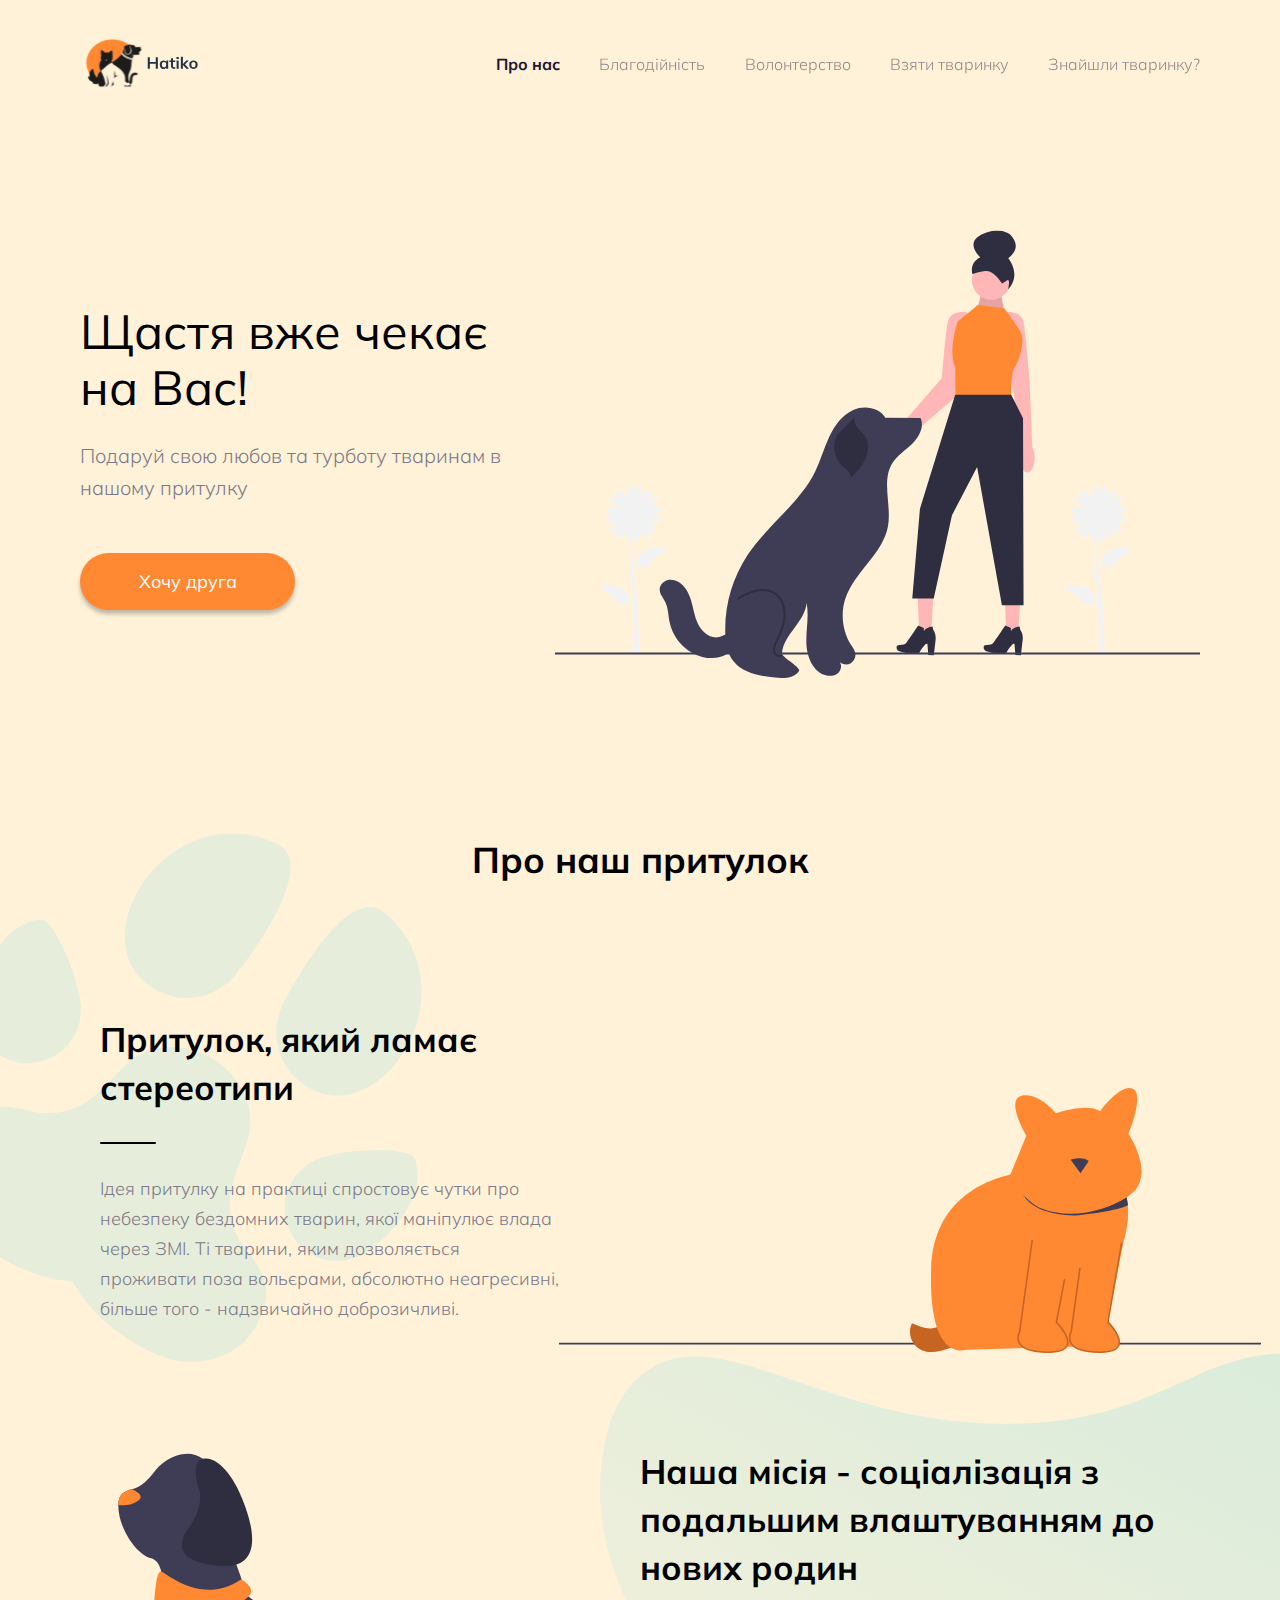
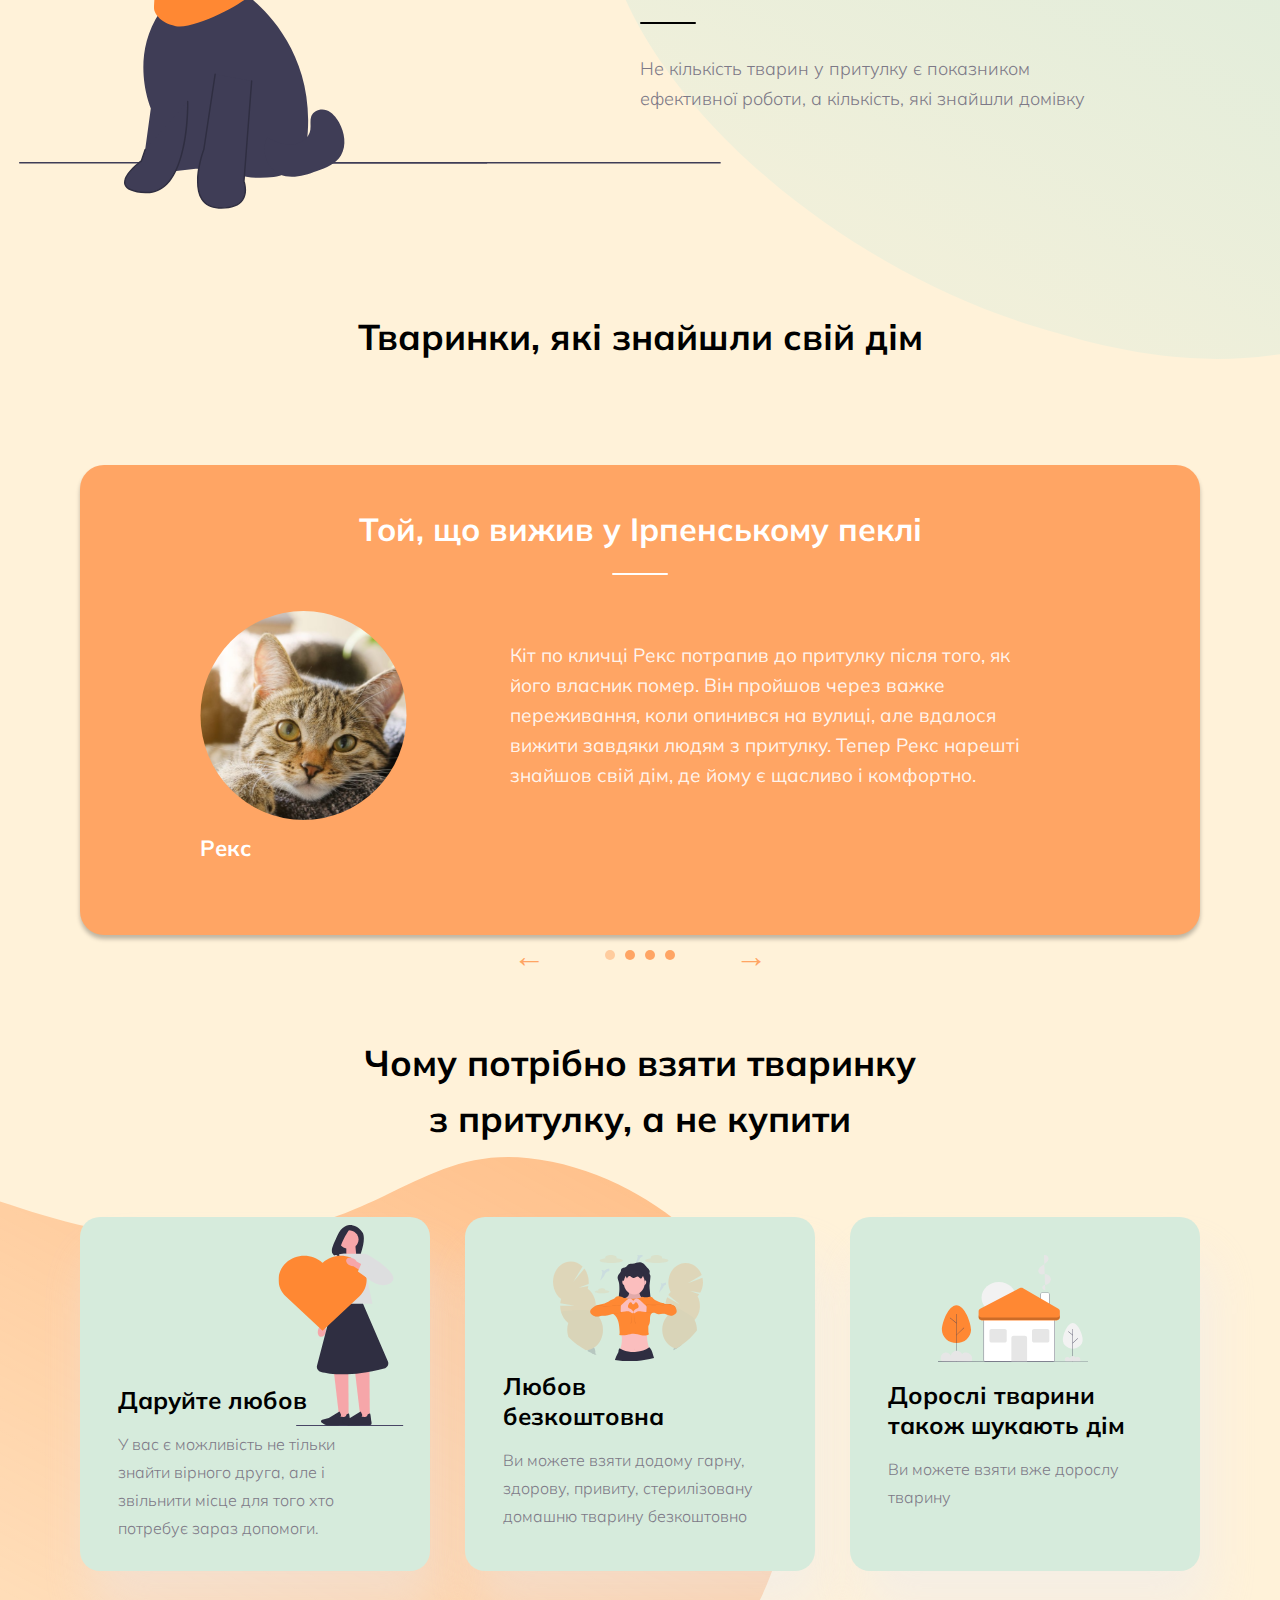
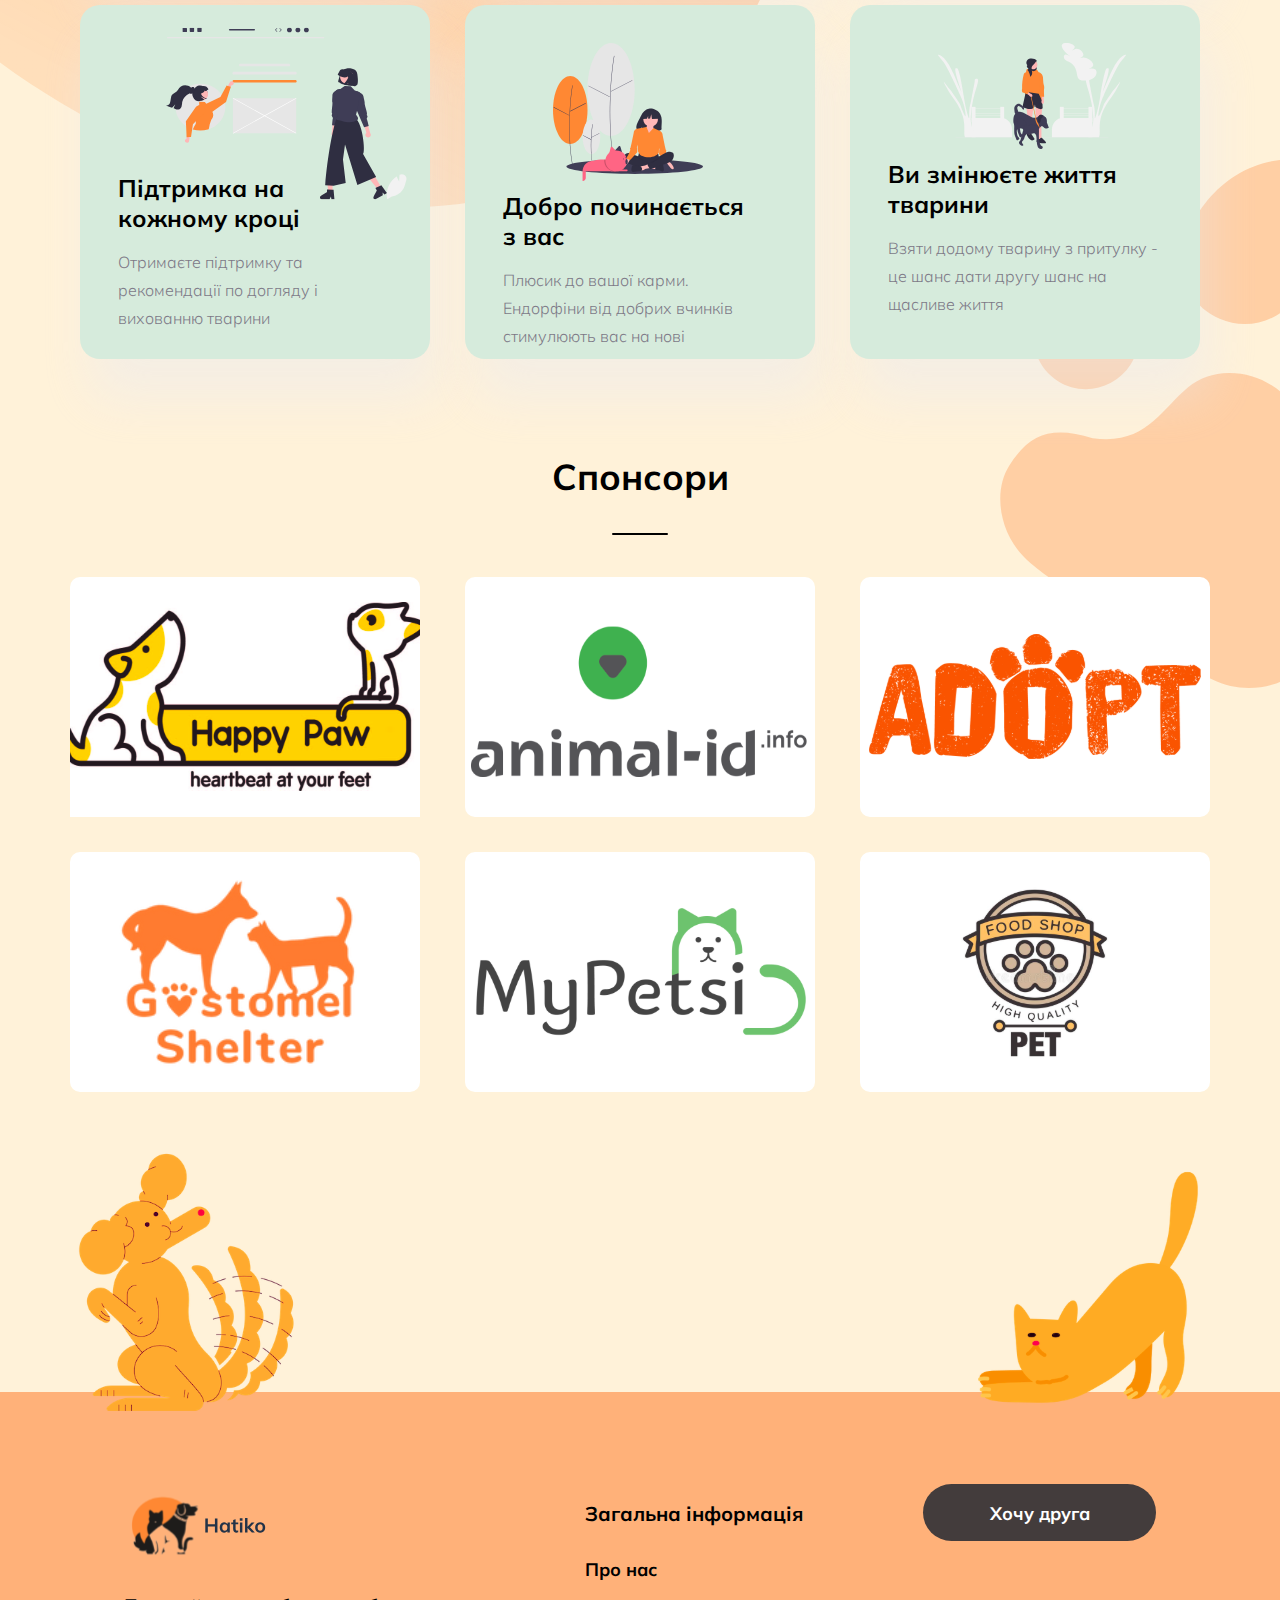
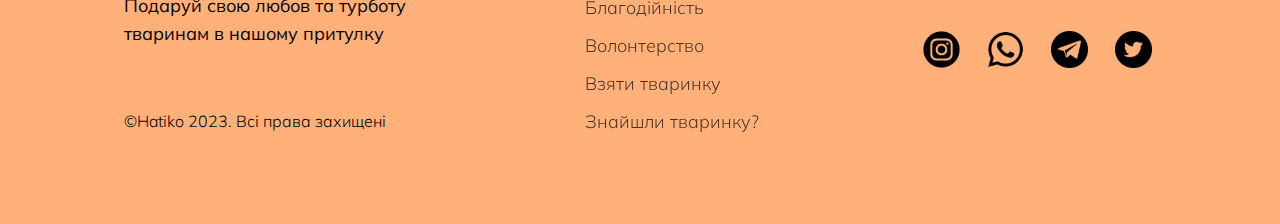
==== index.html @ c4afd253 "Merge branch 'Solomiya'" ====
<!DOCTYPE html>
<html lang="en">
<head>
    <meta charset="UTF-8">
    <meta http-equiv="X-UA-Compatible" content="IE=edge">
    <meta name="viewport" content="width=device-width, initial-scale=1.0">
    <link href="https://fonts.googleapis.com/css2?family=Mulish:wght@400&display=swap" rel="stylesheet">
    <link rel="stylesheet" href="styles/libs/style.css">
    <link rel="shortcut icon" href="images/favicon.ico" type="image/x-icon">
    <title>Hatiko</title>
</head>
<body>
    <header>
        <div class="container">
            <div class="header-content">
                <a class="logo" href="index.html">
                    <img src="images/logo.svg" alt="logo">
                </a>
                <nav class="nav">
                    <a href="index.html" class="nav__item active">Про нас</a>
                    <a href="#" class="nav__item">Благодійність</a>
                    <a href="#" class="nav__item">Волонтерство</a>
                    <a href="#" class="nav__item">Взяти тваринку</a>
                    <a href="#" class="nav__item">Знайшли тваринку?</a>
                </nav>
            </div>   
        </div>
    </header>
    <section class="main-content">
        <div class="container">
            <div class="content-left">
                <h1>Щастя вже чекає на Вас!</h1>
                <p>Подаруй свою любов та турботу тваринам в нашому притулку</p>
                <button class="main_btn">Хочу друга</button>
            </div>
            <div class="content-right">
                <img src="images/img_1.svg" alt="Зображення">
            </div>
        </div>
    </section>

    <section class="shelter">
        <div class="vector_img">
            <img src="images/Vector_green_paw.svg" alt="paw" class="vector_green_paw">
        </div>
        <div class="container_shelter">
            <h2 class="shelter__title">Про наш притулок</h2>
            <div class="shelter__content">
                <div class="shelter__left">
                    <h3>Притулок, який ламає стереотипи</h3>
                    <div class="shelter__line"></div>
                    <p>Ідея притулку на практиці спростовує чутки про небезпеку бездомних тварин, якої маніпулює влада через ЗМІ. Ті тварини, яким дозволяється проживати поза вольєрами, абсолютно неагресивні, більше того - надзвичайно доброзичливі.</p>
                </div>
                <div class="shelter__right">
                    <img src="images/cat.svg" alt="Зображення"> 
                </div>
            </div>
            <div class="mission__content">
                <div class="mission__left">
                    <img src="images/dog.svg" alt="Зображення"> 
                </div>
                <div class="mission__right">
                    <h3>Наша місія - соціалізація з подальшим влаштуванням до нових родин</h3>
                    <div class="mission__line"></div>
                    <p>Не кількість тварин у притулку є показником ефективної роботи, а кількість, які знайшли домівку</p>
                </div>
            </div>
        </div>
        <div class="vector_img">
            <img src="images/Vector_green.svg" alt="green" class="vector_green">
        </div>    
    </section>
    <section class="slider_wrapper">
        <div class="slider_title">
            Тваринки, які знайшли свій дім
        </div>
        <div class="slider">
            <div class="slide active">
                <h2>Той, що вижив у Ірпенському пеклі</h2>
                <div class="line"></div>
                <div class="info">
                    <div class="cat">
                        <img src="images/slider_cat.svg" alt="Рекс">
                        <p>Рекс</p>
                    </div>
                    <div class="description">
                        <p>Кіт по кличці Рекс потрапив до притулку після того, як його власник помер. Він пройшов через важке переживання, коли опинився на вулиці, але вдалося вижити завдяки людям з притулку. Тепер Рекс нарешті знайшов свій дім, де йому є щасливо і комфортно.</p>
                    </div>
                </div>
            </div>
            <div class="slide">
                <h2>Собака, яка стала героєм</h2>
                <div class="line"></div>
                <div class="info">
                    <div class="cat">
                        <img src="images/slider_dog.svg" alt="Макс">
                        <p>Макс</p>
                    </div>
                    <div class="description">
                        <p>Собака Макс став героєм, коли врятував своєю власницю від нападу. Після того, як власниця не могла доглядати за ним, Макс потрапив до притулку. Зараз Макс знайшов нову люблячу родину, де він продовжує бути захисником.</p>
                    </div>
                </div>
            </div>
            
            <div class="slide">
                <h2>Кіт, який подорожував світом</h2>
                <div class="line"></div>
                <div class="info">
                    <div class="cat">
                        <img src="images/slider_cat2.svg" alt="Капітан">
                        <p>Капітан</p>
                    </div>
                    <div class="description">
                        <p>Капітан - кіт, який був знайдений в морському порту. Він пройшов тисячі миль на кораблі, але коли корабель причалив до порту, Капітан вирішив знайти собі новий дім на суші. Зараз він живе в притулку, де шукає нову родину.</p>
                    </div>
                </div>
            </div>
            
            <div class="slide">
                <h2>Собака, яка навчилася довіряти людям</h2>
                <div class="line"></div>
                <div class="info">
                    <div class="cat">
                        <img src="images/slider_dog2.svg" alt="Белла">
                        <p>Белла</p>
                    </div>
                    <div class="description">
                        <p>Белла - собака, яка була знайдена на вулицях, де вона жила декілька років. Вона була дуже страхливою та недовірливою до людей, але завдяки працівникам притулку, Белла почала довіряти людям. Зараз вона чекає на люблячу родину, яка зможе подарувати їй безпечний та комфортний дім.</p>
                    </div>
                </div>
            </div>
            
        </div>
        <div class="controls">
            <button class="prev">←</button>
            <div class="indicators">
            </div>
            <button class="next">→</button>
        </div>    
    </section>

    <section class="reasons">
        <div class="reasons_title">
            Чому потрібно взяти тваринку<br> з притулку, а не купити
        </div>
        <div class="vector_img">
            <img src="images/Vector_orange.svg" alt="paw" class="vector_orange">
        </div>
        <div class="container">
            <div class="card-container">
                <div class="card card_right card_right1">
                  <h2>Даруйте любов</h2>
                  <p>У вас є можливість не тільки знайти вірного друга, але і звільнити місце для того хто потребує зараз допомоги.</p>
                  <img src="images/card1.svg" alt="Card Image">
                </div>
              
                <div class="card top-image">
                  <img src="images/card2.svg" alt="Card Image">
                  <h2>Любов безкоштовна</h2>
                  <p>Ви можете взяти додому гарну, здорову, привиту, стерилізовану домашню тварину безкоштовно</p>
                </div>
              
                <div class="card top-image">
                  <img src="images/card3.svg" alt="Card Image">
                  <h2>Дорослі тварини
                    також шукають дім</h2>
                  <p>Ви можете взяти вже дорослу тварину</p>
                </div>
              
                <div class="card card_right card_big">
                  <img src="images/card4.svg" alt="Card Image">
                  <h2>Підтримка на 
                    кожному кроці</h2>
                  <p>Отримаєте підтримку та рекомендації по догляду і вихованню тварини</p>
                </div>
              
                <div class="card top-image">
                  <img src="images/card5.svg" alt="Card Image">
                  <h2>Добро починається
                    з вас</h2>
                  <p>Плюсик до вашої карми. Ендорфіни від добрих вчинків стимулюють вас на нові</p>
                </div>
              
                <div class="card top-image card_big1">
                  <img src="images/card6.svg" alt="Card Image">
                  <h2>Ви змінюєте життя
                    тварини</h2>
                  <p>Взяти додому тварину з притулку - це шанс дати другу шанс на щасливе життя</p>
                </div>
              </div> 
        </div> 
        <div class="vector_img">
            <img src="images/Vector_orange_paw.svg" alt="paw" class="vector_orange_paw">
        </div>        
    </section>

    <section class="sponsors">
        <h2>Спонсори</h2>
        <hr>
        <div class="container">
          <div class="sponsor-cards">
            <div class="sponsor-card"><img src="images/Component_1.svg" alt="Sponsor 1"></div>
            <div class="sponsor-card"><img src="images/Component 2.svg" alt="Sponsor 2"></div>
            <div class="sponsor-card"><img src="images/Component 3.svg" alt="Sponsor 3"></div>
            <div class="sponsor-card"><img src="images/Component 4.svg" alt="Sponsor 4"></div>
            <div class="sponsor-card"><img src="images/Component 5.svg" alt="Sponsor 5"></div>
            <div class="sponsor-card"><img src="images/Component 6.svg" alt="Sponsor 6"></div>
          </div>
        </div>
    </section> 
      
    <div class="footer-img">
        <img class="overlap-img" src="images/cat_dog.svg" alt="Overlap Image">
    </div>

    <footer>
    <div class="container">
        <div class="footer-content">
        <div class="footer-col1">
            <a href="index.html"><img src="images/logo.svg" alt="Logo"></a>
            <p>Подаруй свою любов та турботу тваринам в нашому притулку</p>
            <small>©Hatiko 2023. Всі права захищені</small>
        </div>
        <div class="footer-col2">
            <h3>Загальна інформація</h3>
            <div class="footer-links">
                <ul>
                    <li><a href="index.html" class="footer__item active">Про нас</a></li>
                    <li><a href="#" class="footer__item">Благодійність</a></li>
                    <li><a href="#" class="footer__item">Волонтерство</a></li>
                    <li><a href="#" class="footer__item">Взяти тваринку</a></li>
                    <li><a href="#" class="footer__item">Знайшли тваринку?</a></li>
                </ul>
            </div>
        </div>
        
        <div class="footer-col3">
            <button>Хочу друга</button>
            <div class="social-media">
            <a href="#"><img src="images/social1.svg" alt="Social Media"></a>
            <a href="#"><img src="images/social2.svg" alt="Social Media"></a>
            <a href="#"><img src="images/social3.svg" alt="Social Media"></a>
            <a href="#"><img src="images/social4.svg" alt="Social Media"></a>
            </div>
        </div>
        </div>
    </div>
    </footer>      

    <script src="scripts/header.js"></script>
    <script src="scripts/slider.js"></script>
    <script src="scripts/footer.js"></script>
</body>
</html>
---- styles/libs/style.css ----
@import url('./_media.css');
@import url('../blocks/_header.css');
@import url('../blocks/_main-page.css');
@import url('../blocks/_slider.css');
@import url('../blocks/_reasons.css');
@import url('../blocks/_sponsors.css');
@import url('../blocks/_footer.css');

*{
    font-family: 'Mulish', sans-serif;
    margin: 0;
    padding: 0;
    box-sizing: border-box;
}

.container{
    position: relative;
    max-width: 1120px;
    margin: 0 auto;
}
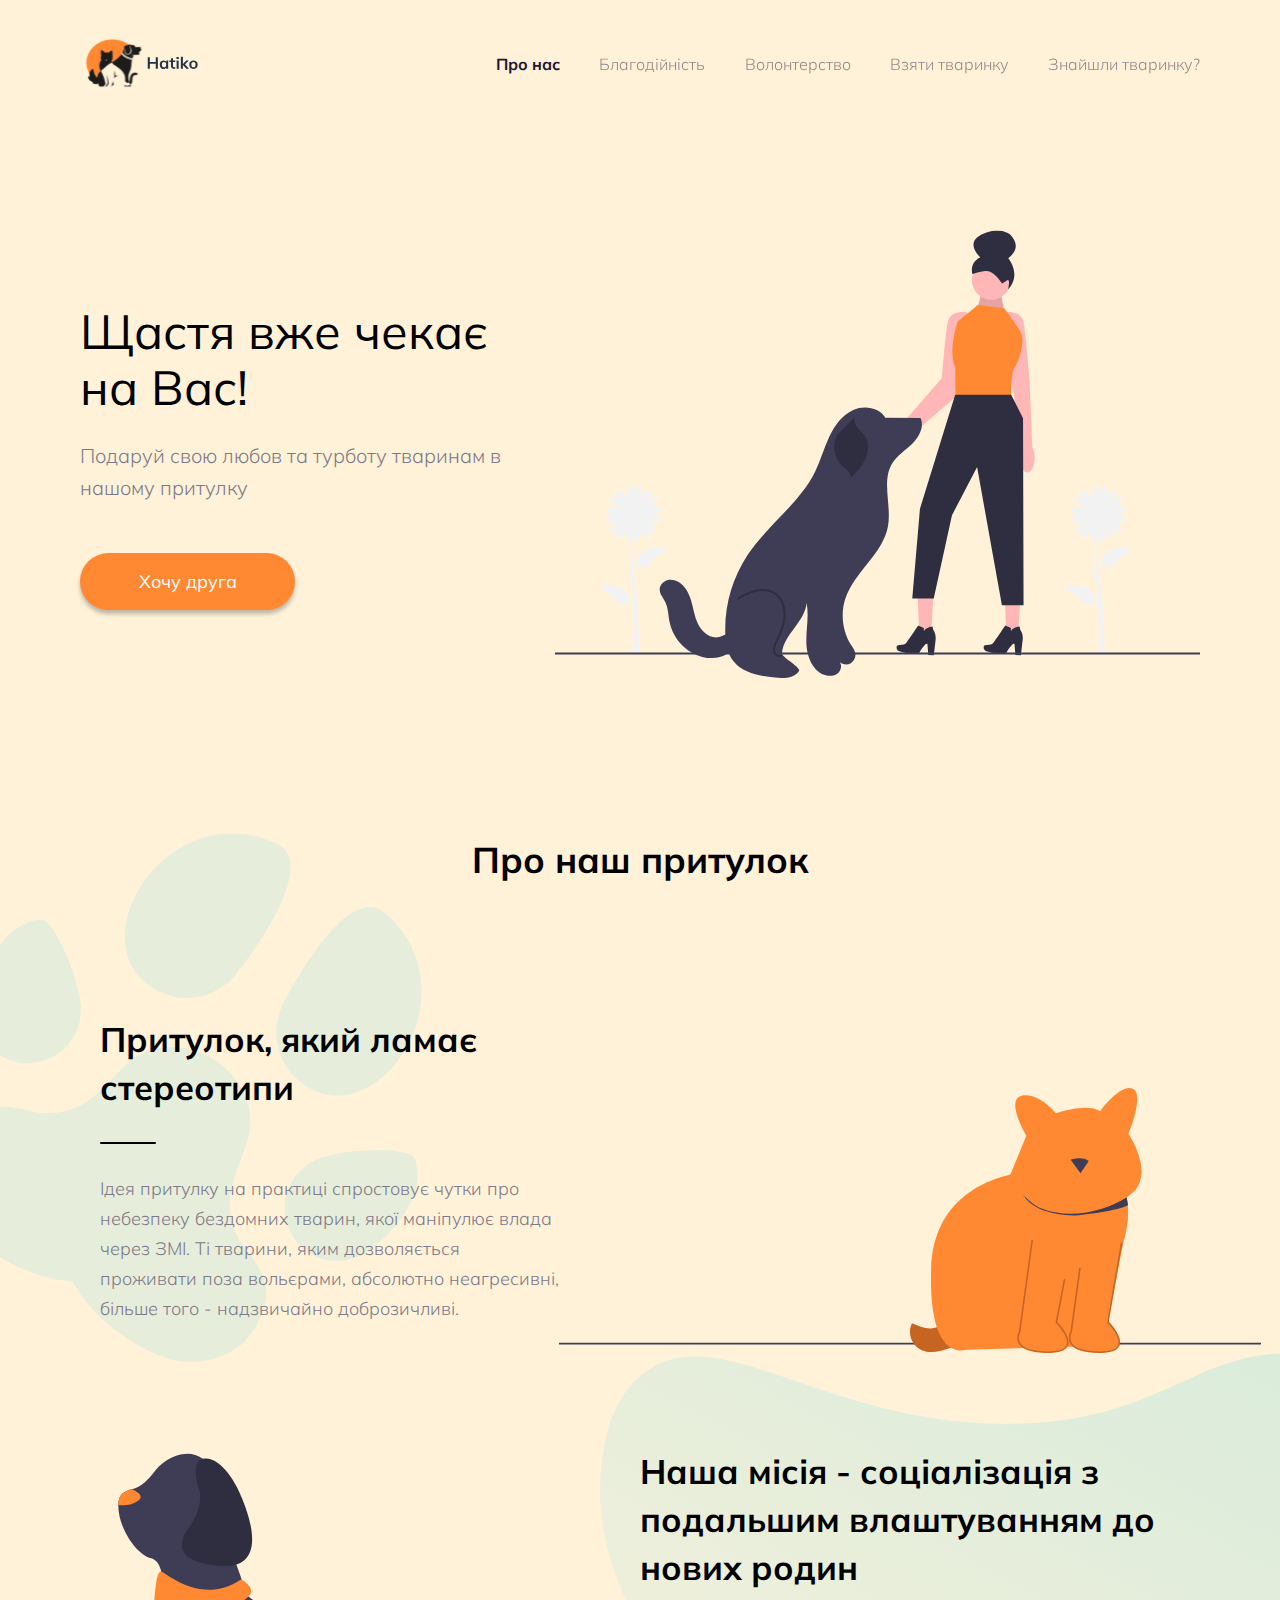
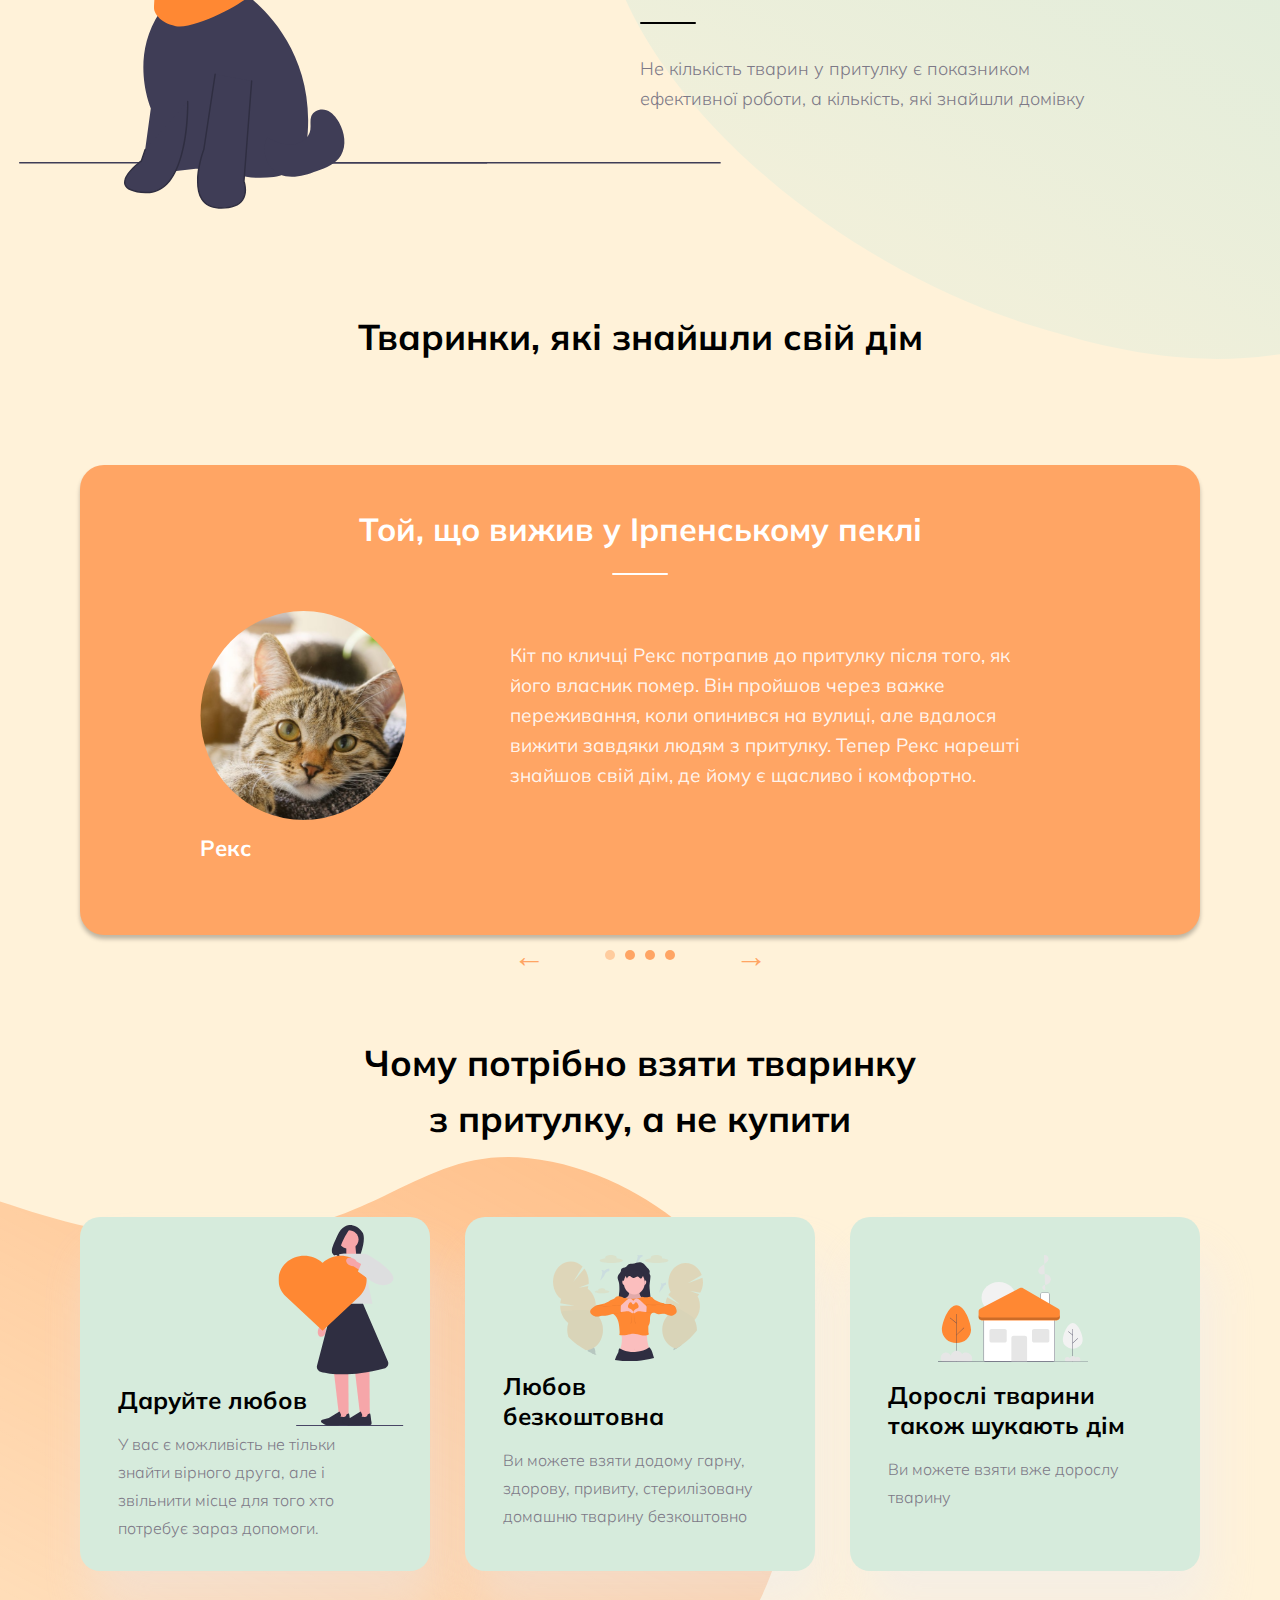
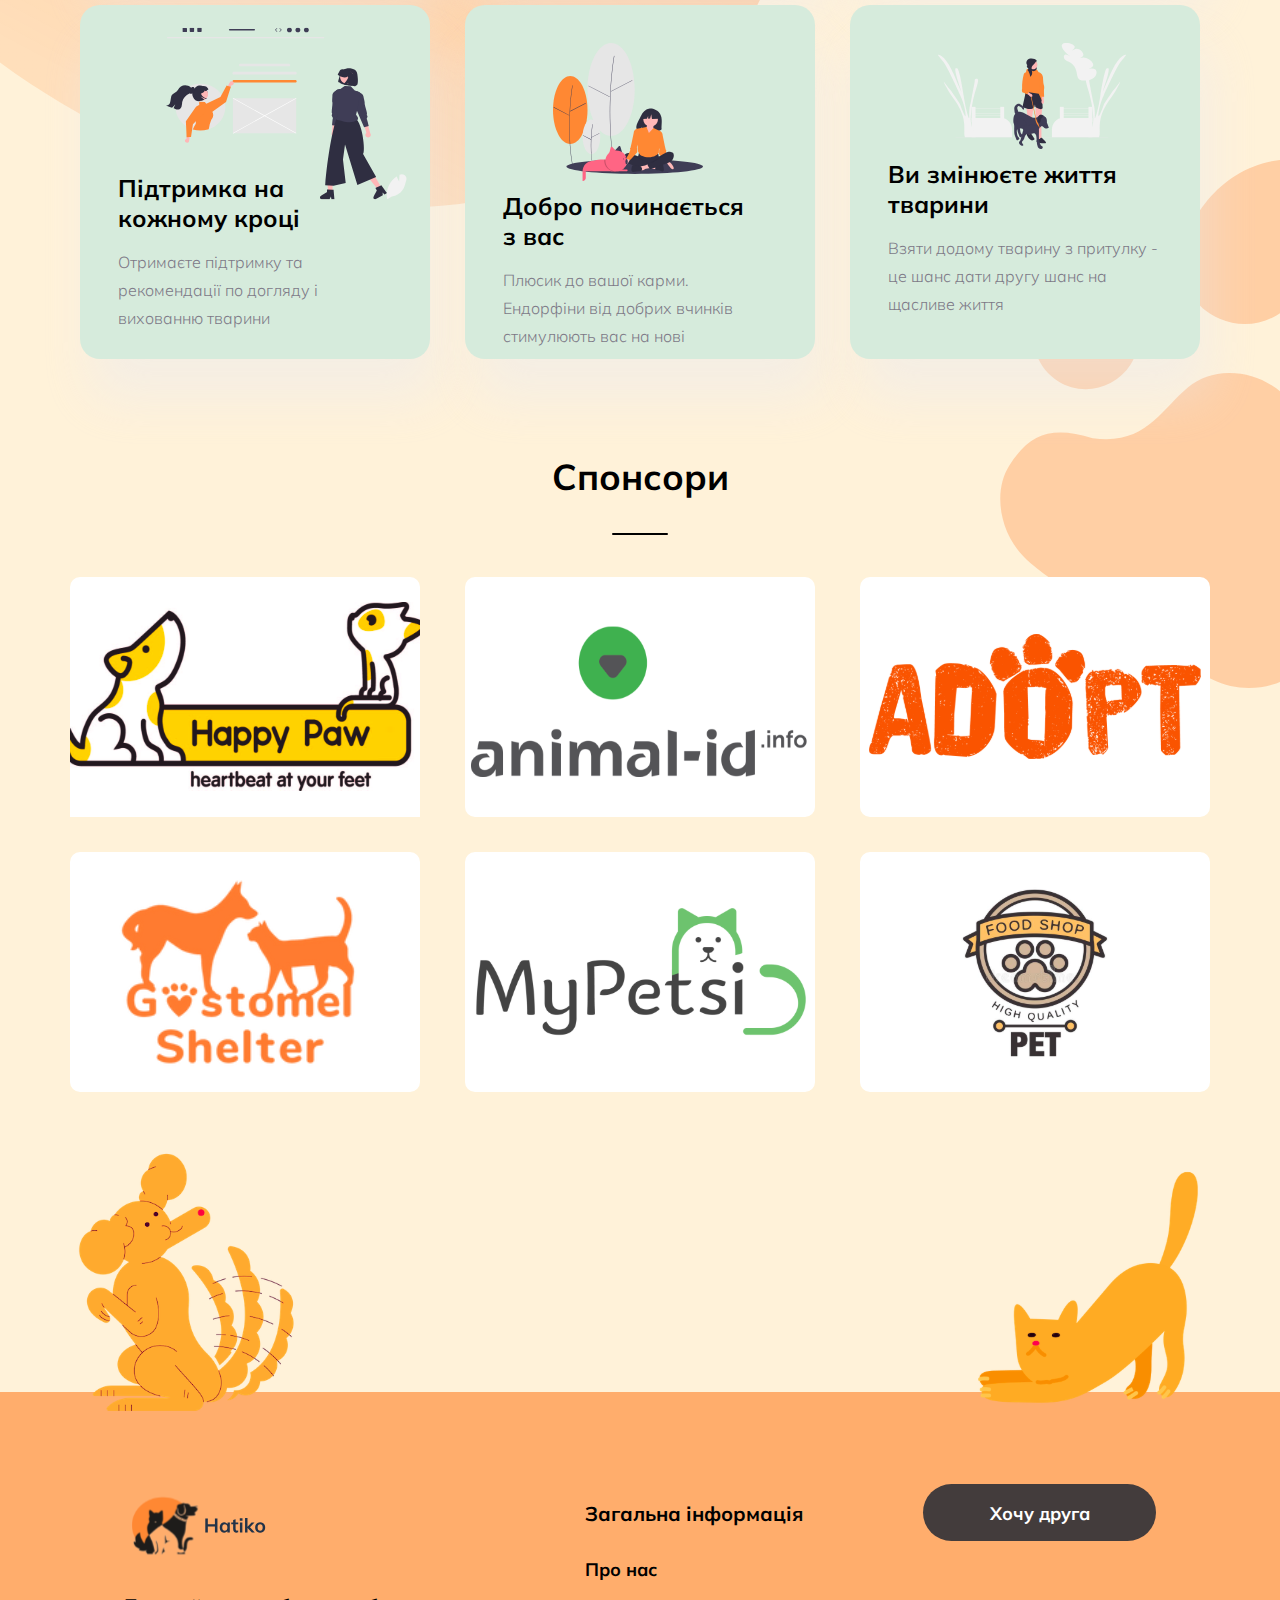
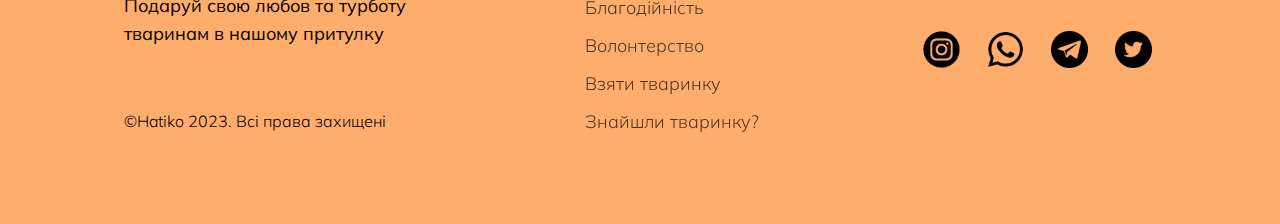
==== commit 183c8178: "Link main an volounteering pages" ====
--- a/index.html
+++ b/index.html
@@ -18,8 +18,8 @@
                 </a>
                 <nav class="nav">
                     <a href="index.html" class="nav__item active">Про нас</a>
-                    <a href="#" class="nav__item">Благодійність</a>
-                    <a href="#" class="nav__item">Волонтерство</a>
+                    <a href="" class="nav__item">Благодійність</a>
+                    <a href="volunteering.html" class="nav__item">Волонтерство</a>
                     <a href="#" class="nav__item">Взяти тваринку</a>
                     <a href="#" class="nav__item">Знайшли тваринку?</a>
                 </nav>
@@ -227,7 +227,7 @@
                 <ul>
                     <li><a href="index.html" class="footer__item active">Про нас</a></li>
                     <li><a href="#" class="footer__item">Благодійність</a></li>
-                    <li><a href="#" class="footer__item">Волонтерство</a></li>
+                    <li><a href="volunteering.html" class="footer__item">Волонтерство</a></li>
                     <li><a href="#" class="footer__item">Взяти тваринку</a></li>
                     <li><a href="#" class="footer__item">Знайшли тваринку?</a></li>
                 </ul>
@@ -247,8 +247,6 @@
     </div>
     </footer>      
 
-    <script src="scripts/header.js"></script>
     <script src="scripts/slider.js"></script>
-    <script src="scripts/footer.js"></script>
 </body>
 </html>--- a/styles/libs/style.css
+++ b/styles/libs/style.css
@@ -2,6 +2,8 @@
 @import url('../blocks/_header.css');
 @import url('../blocks/_main-page.css');
 @import url('../blocks/_slider.css');
+@import url('../blocks/_volunteering-page.css');
+@import url('../blocks/_form.css');
 @import url('../blocks/_reasons.css');
 @import url('../blocks/_sponsors.css');
 @import url('../blocks/_footer.css');
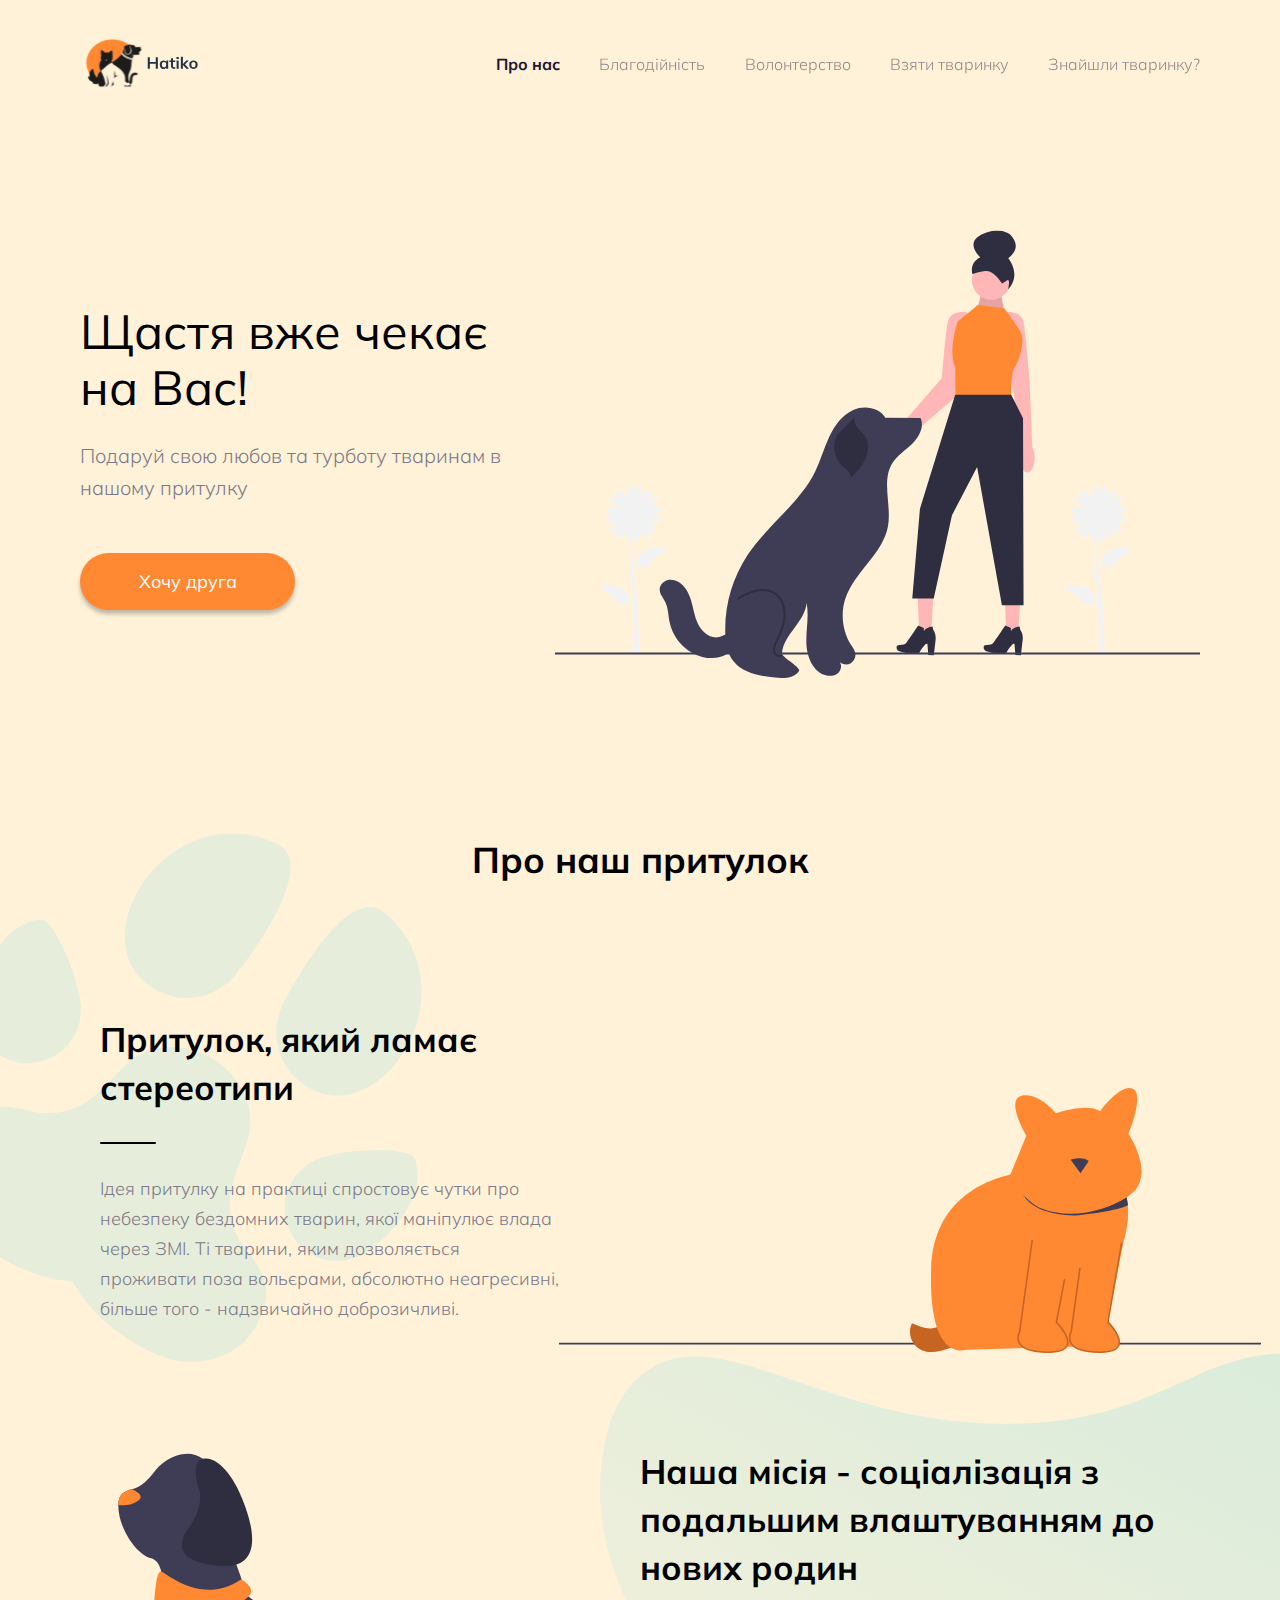
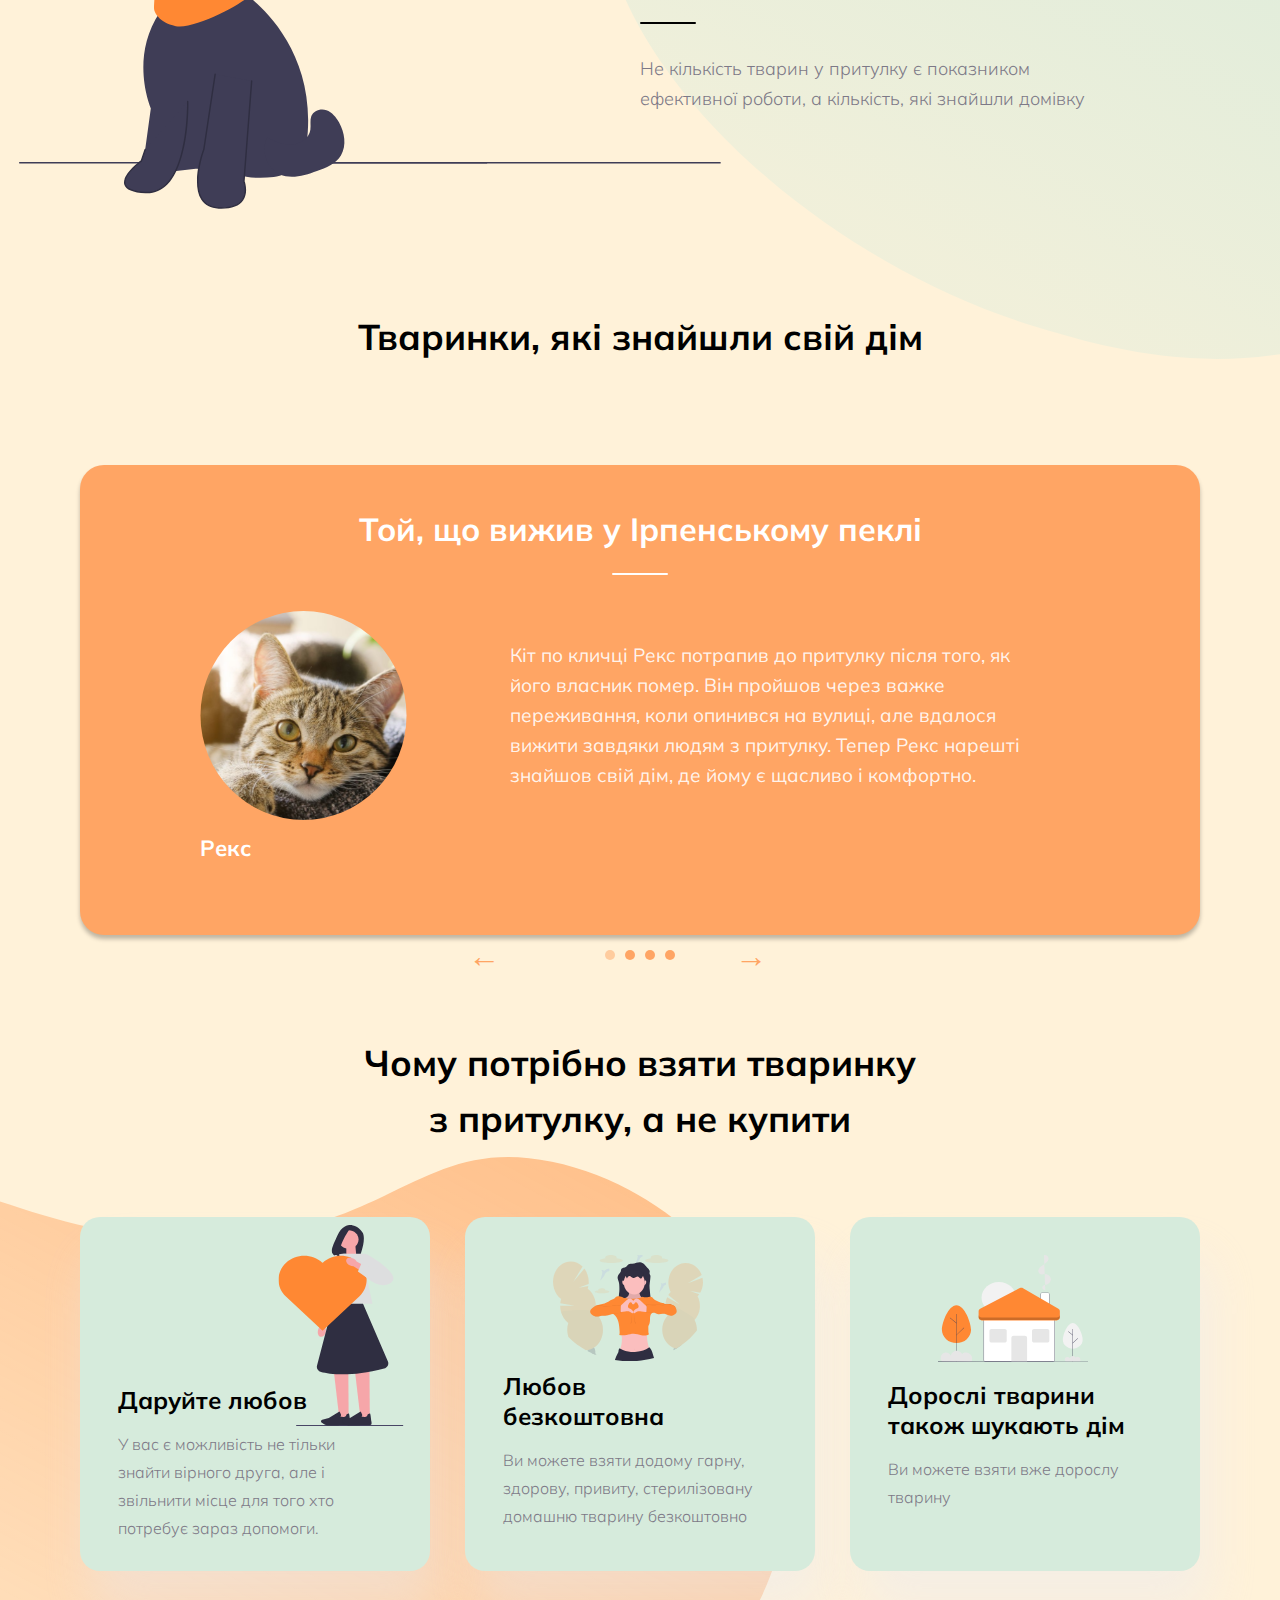
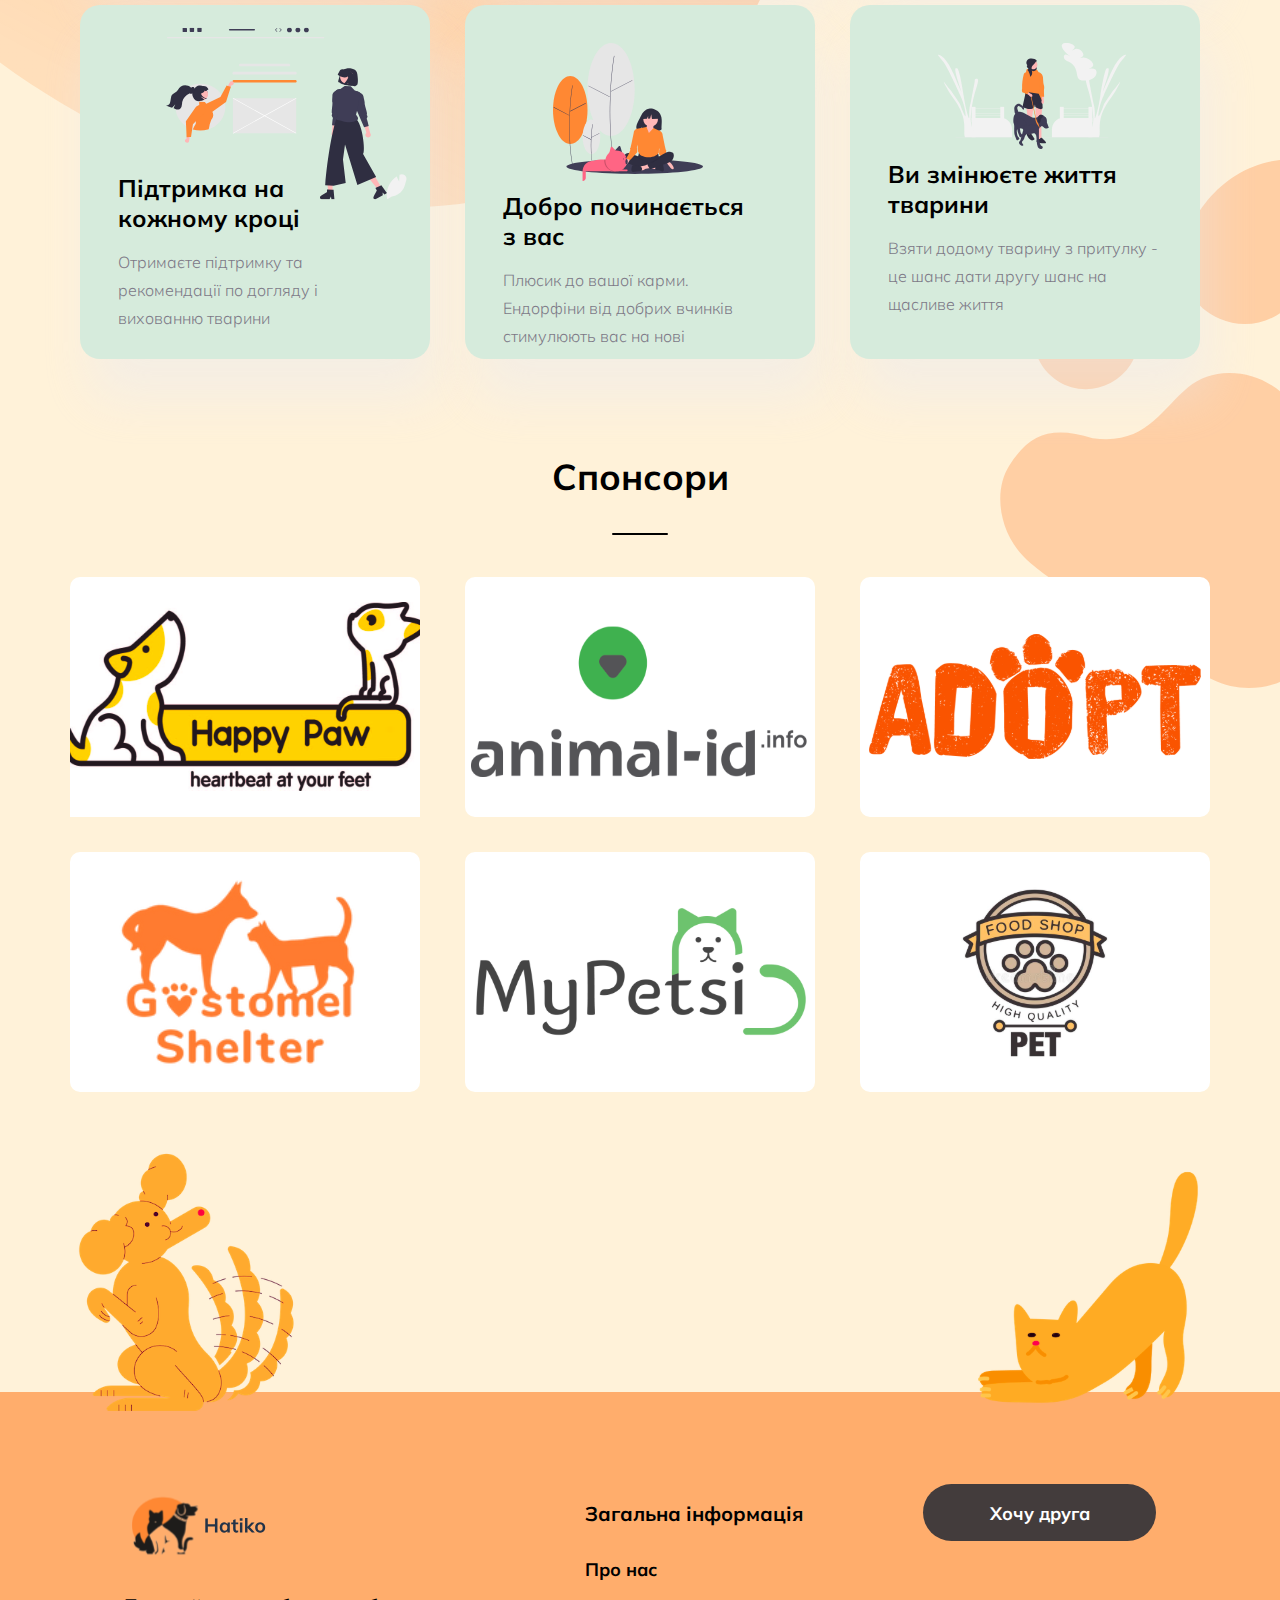
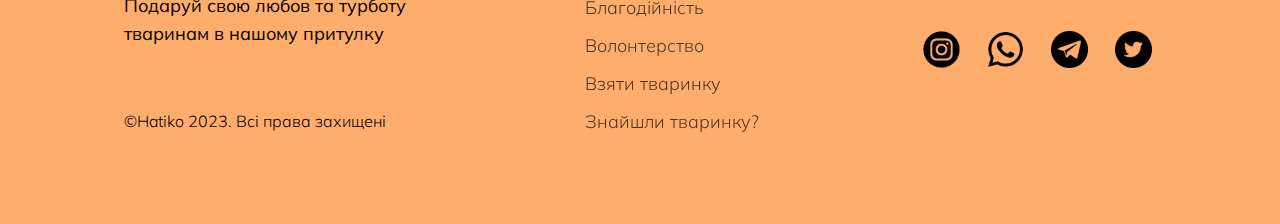
==== commit 18e11163: "rebase onto main" ====
--- a/index.html
+++ b/index.html
@@ -18,9 +18,9 @@
                 </a>
                 <nav class="nav">
                     <a href="index.html" class="nav__item active">Про нас</a>
-                    <a href="" class="nav__item">Благодійність</a>
+                    <a href="charity.html" class="nav__item">Благодійність</a>
                     <a href="volunteering.html" class="nav__item">Волонтерство</a>
-                    <a href="#" class="nav__item">Взяти тваринку</a>
+                    <a href="take-animal.html" class="nav__item">Взяти тваринку</a>
                     <a href="#" class="nav__item">Знайшли тваринку?</a>
                 </nav>
             </div>   
@@ -226,7 +226,7 @@
             <div class="footer-links">
                 <ul>
                     <li><a href="index.html" class="footer__item active">Про нас</a></li>
-                    <li><a href="#" class="footer__item">Благодійність</a></li>
+                    <li><a href="charity.html" class="footer__item">Благодійність</a></li>
                     <li><a href="volunteering.html" class="footer__item">Волонтерство</a></li>
                     <li><a href="#" class="footer__item">Взяти тваринку</a></li>
                     <li><a href="#" class="footer__item">Знайшли тваринку?</a></li>
--- a/styles/libs/style.css
+++ b/styles/libs/style.css
@@ -1,12 +1,15 @@
-@import url('./_media.css');
-@import url('../blocks/_header.css');
-@import url('../blocks/_main-page.css');
-@import url('../blocks/_slider.css');
-@import url('../blocks/_volunteering-page.css');
-@import url('../blocks/_form.css');
-@import url('../blocks/_reasons.css');
-@import url('../blocks/_sponsors.css');
-@import url('../blocks/_footer.css');
+@import url('media.css');
+@import url('../blocks/header.css');
+@import url('../blocks/main-page.css');
+@import url('../blocks/slider.css');
+@import url('../blocks/volunteering-page.css');
+@import url('../blocks/form.css');
+@import url('../blocks/thanks-block.css');
+@import url('../blocks/reasons.css');
+@import url('../blocks/sponsors.css');
+@import url('../blocks/footer.css');
+@import url('../blocks/take-animal-page.css');
+@import url('../blocks/charity-page.css');
 
 *{
     font-family: 'Mulish', sans-serif;
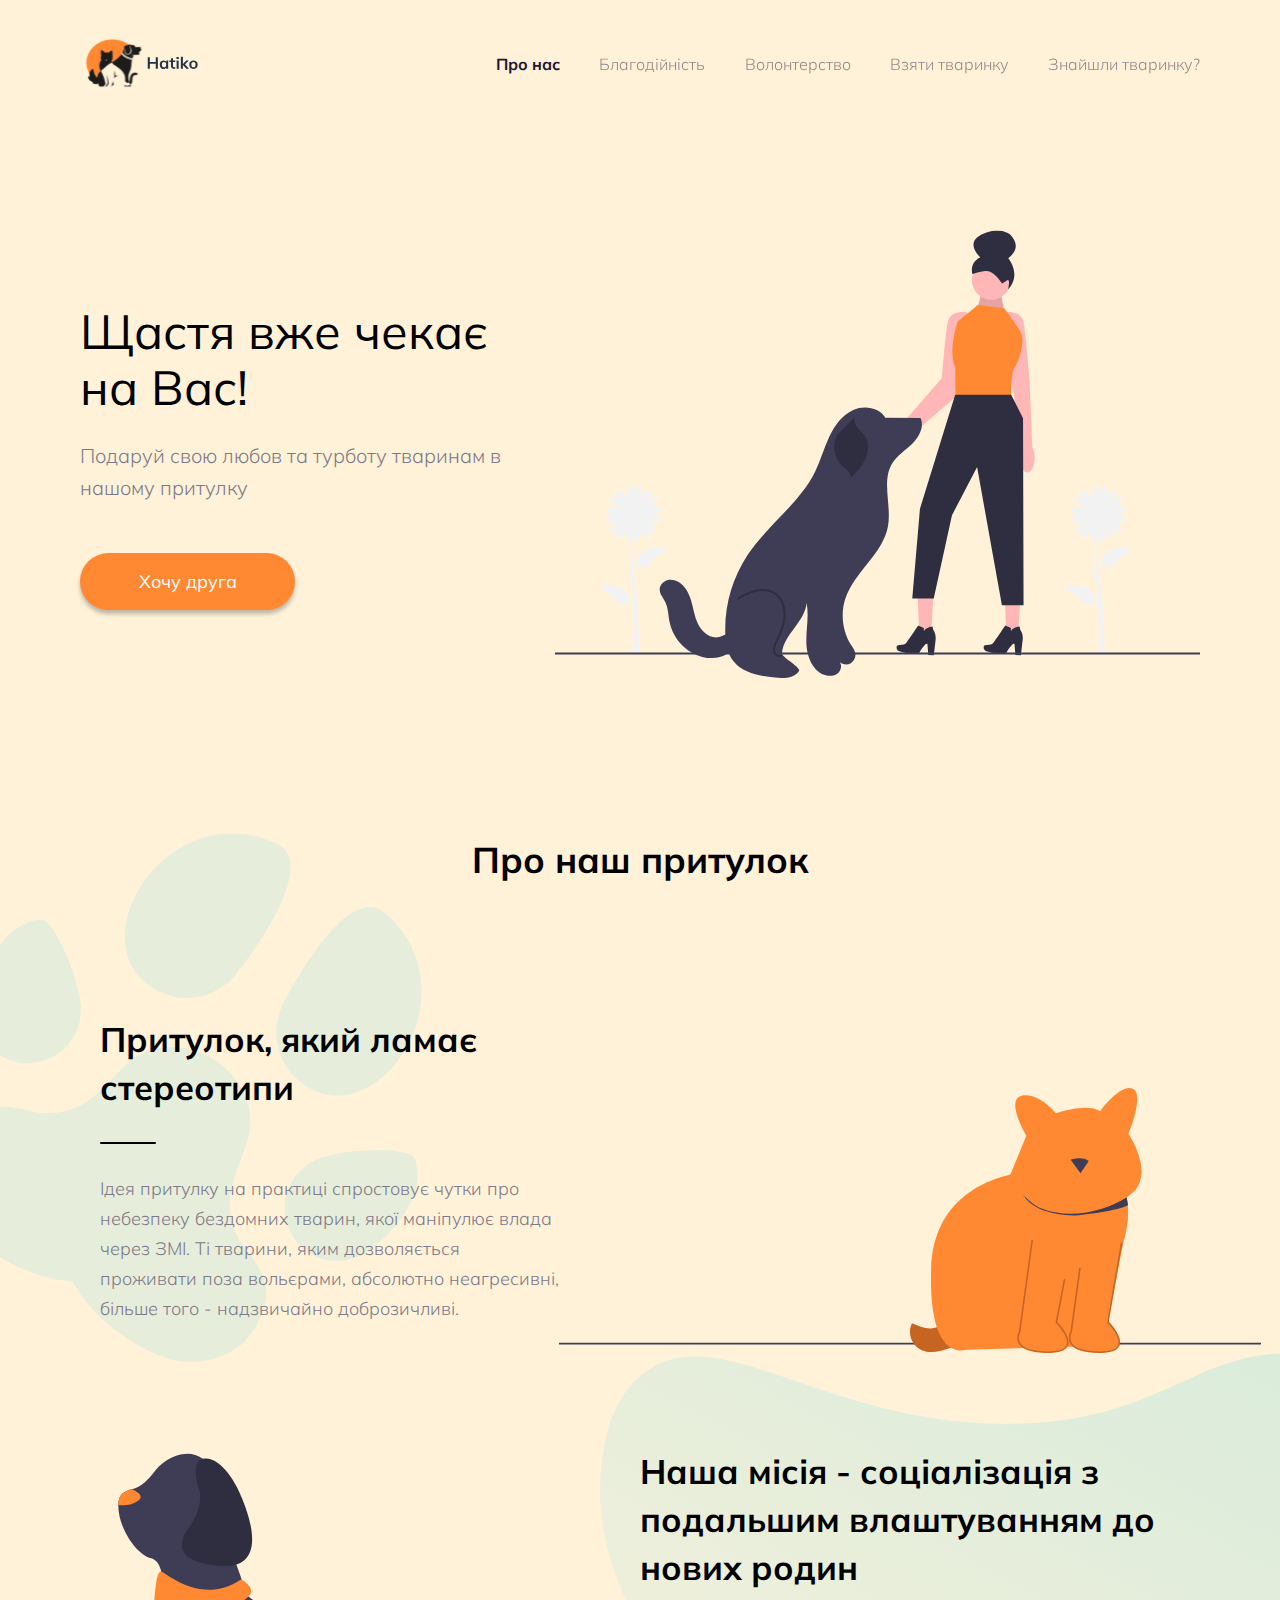
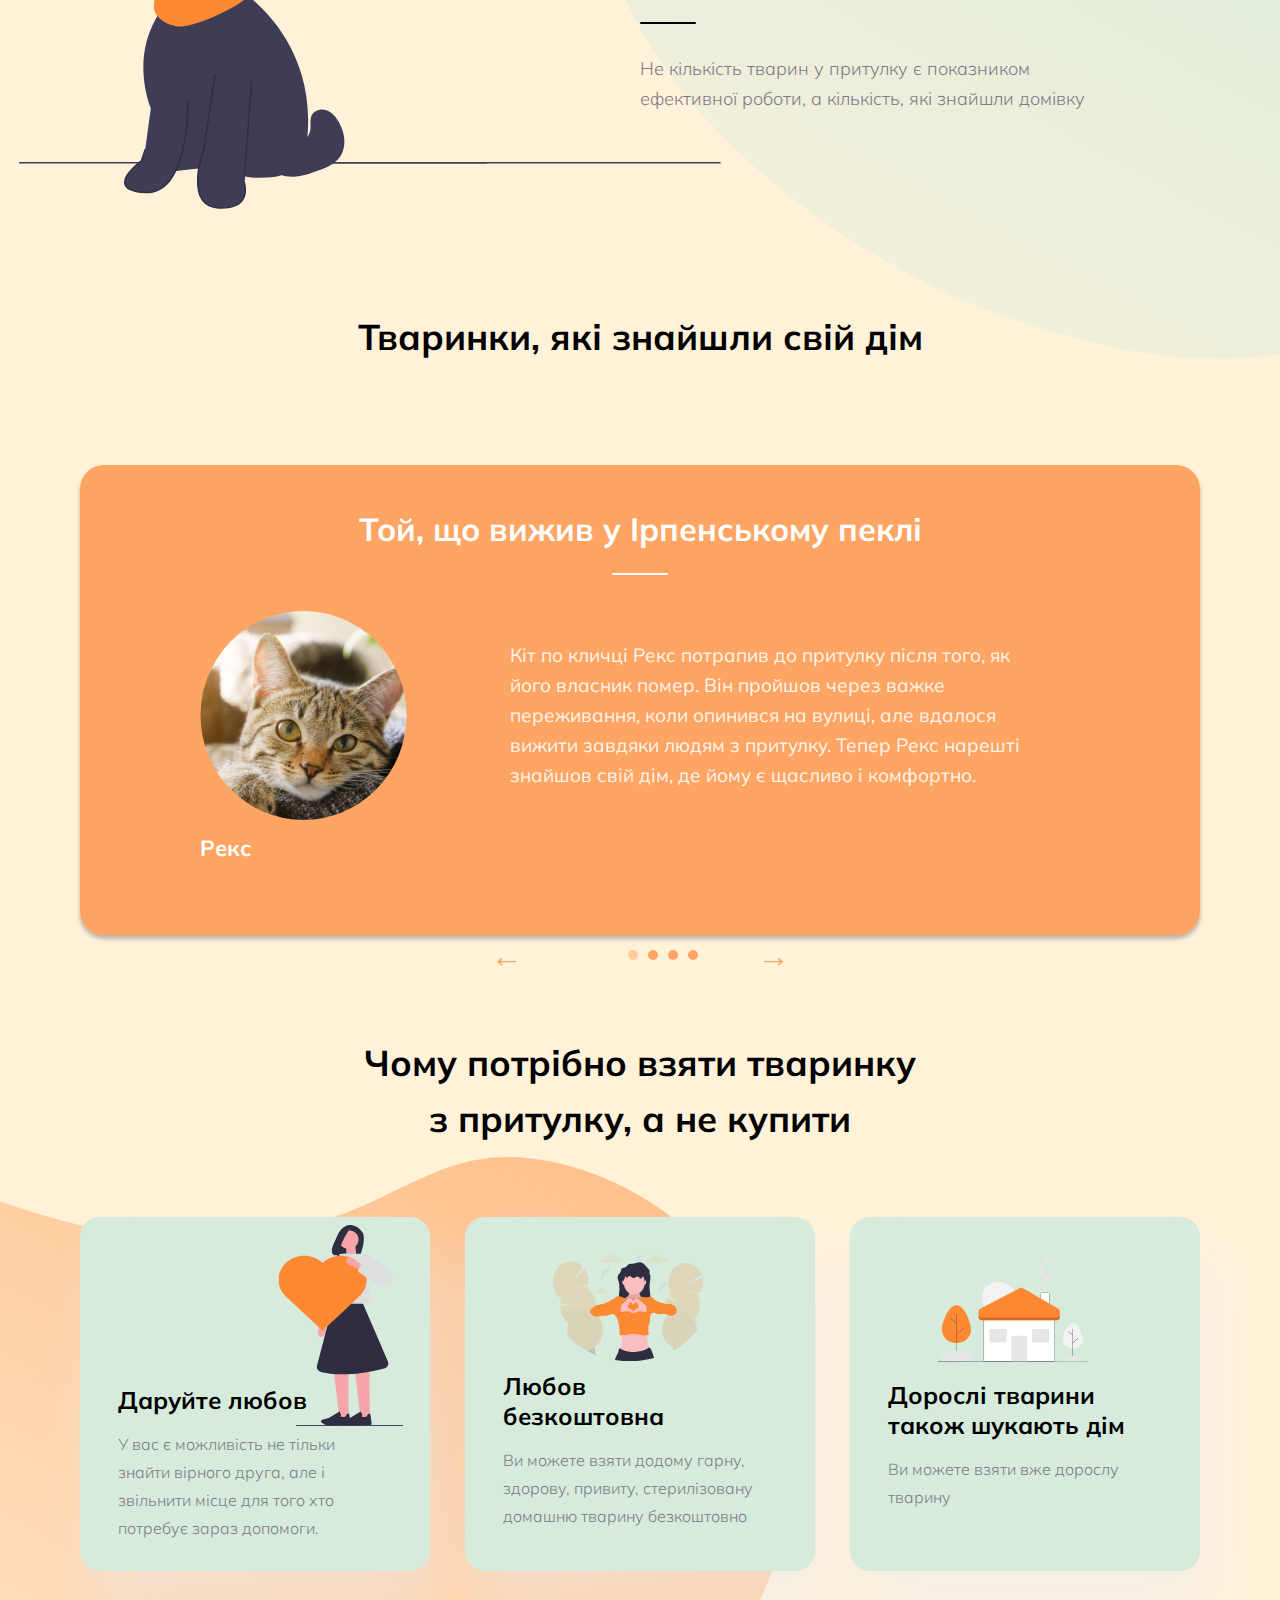
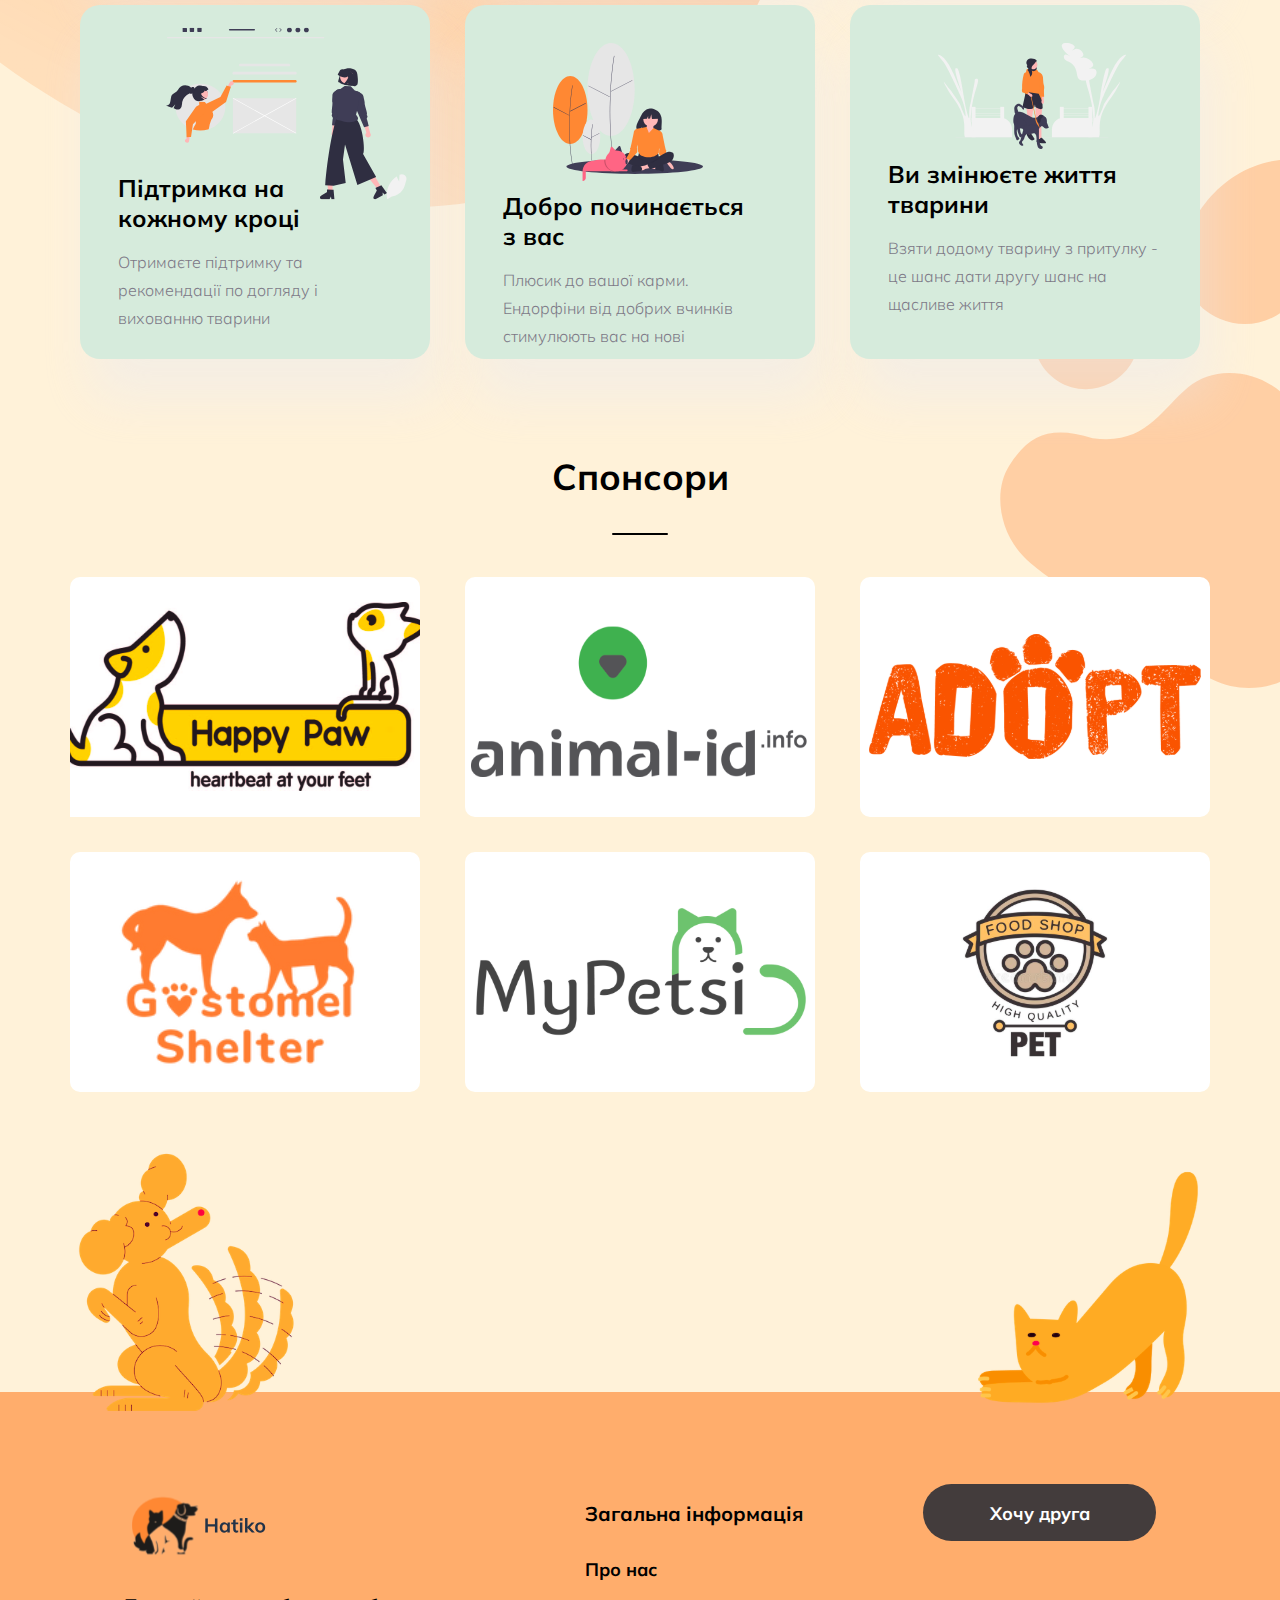
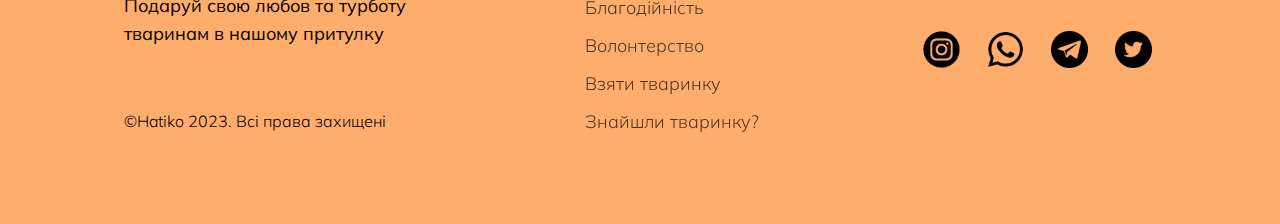
==== commit b1747670: "small changes in slider. adding links to page in footers and button "Хочу друга"" ====
--- a/index.html
+++ b/index.html
@@ -31,7 +31,7 @@
             <div class="content-left">
                 <h1>Щастя вже чекає на Вас!</h1>
                 <p>Подаруй свою любов та турботу тваринам в нашому притулку</p>
-                <button class="main_btn">Хочу друга</button>
+                <button class="main_btn" onclick="window.location.href='take-animal.html'">Хочу друга</button>
             </div>
             <div class="content-right">
                 <img src="images/img_1.svg" alt="Зображення">
@@ -228,14 +228,14 @@
                     <li><a href="index.html" class="footer__item active">Про нас</a></li>
                     <li><a href="charity.html" class="footer__item">Благодійність</a></li>
                     <li><a href="volunteering.html" class="footer__item">Волонтерство</a></li>
-                    <li><a href="#" class="footer__item">Взяти тваринку</a></li>
+                    <li><a href="take-animal.html" class="footer__item">Взяти тваринку</a></li>
                     <li><a href="#" class="footer__item">Знайшли тваринку?</a></li>
                 </ul>
             </div>
         </div>
         
         <div class="footer-col3">
-            <button>Хочу друга</button>
+            <button onclick="window.location.href='take-animal.html'">Хочу друга</button>
             <div class="social-media">
             <a href="#"><img src="images/social1.svg" alt="Social Media"></a>
             <a href="#"><img src="images/social2.svg" alt="Social Media"></a>
--- a/styles/libs/style.css
+++ b/styles/libs/style.css
@@ -10,7 +10,7 @@
 @import url('../blocks/footer.css');
 @import url('../blocks/take-animal-page.css');
 @import url('../blocks/charity-page.css');
-
+@import url('../blocks/animal-object-info.css');
 *{
     font-family: 'Mulish', sans-serif;
     margin: 0;
